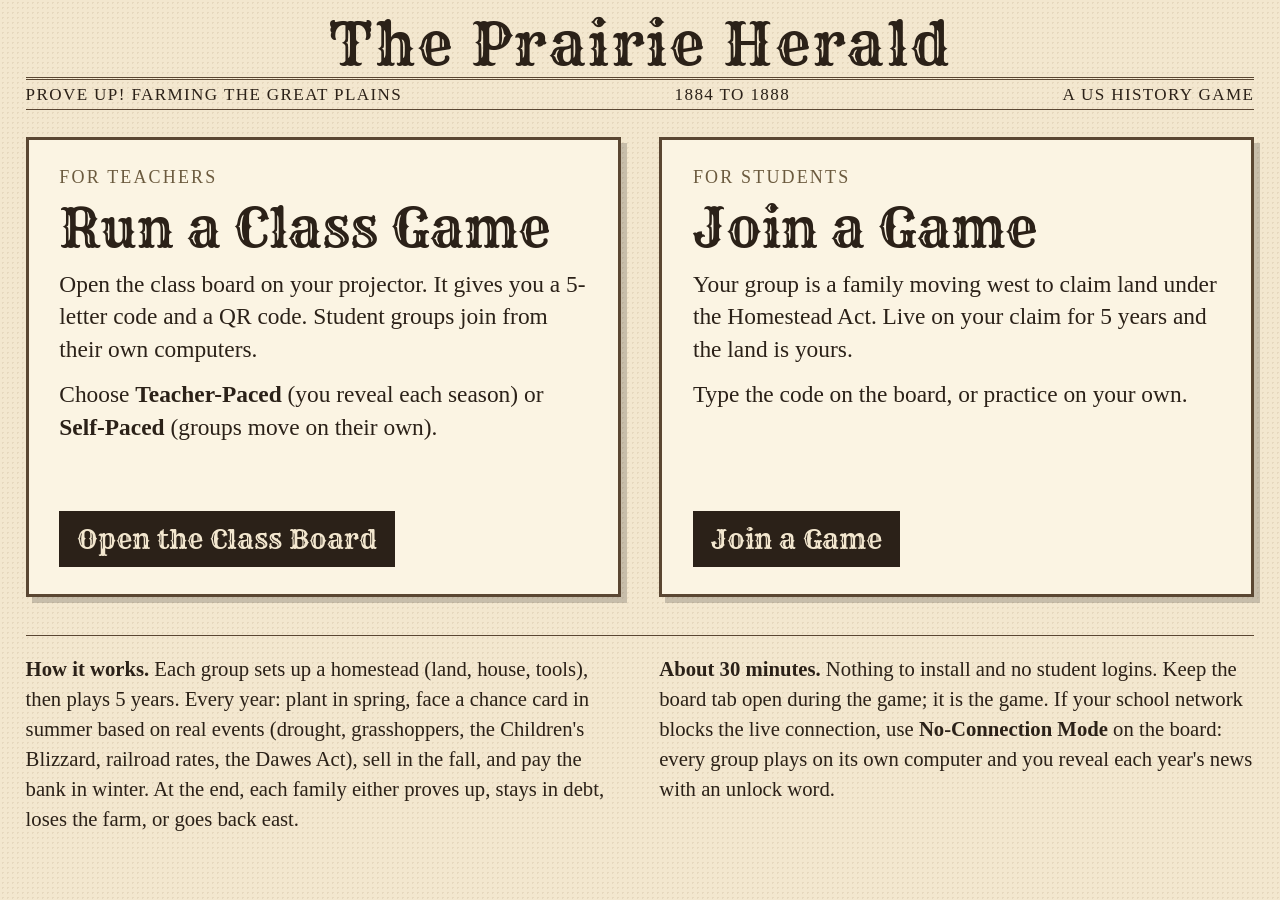
==== index.html @ abb45439 "Prove Up! Farming the Great Plains: browser-hosted class game Static site for GitHub Pages. The teac" ====
<!DOCTYPE html>
<html lang="en">
<head>
<meta charset="utf-8">
<meta name="viewport" content="width=device-width, initial-scale=1">
<title>Prove Up! Farming the Great Plains</title>
<link rel="preconnect" href="https://fonts.googleapis.com">
<link href="https://fonts.googleapis.com/css2?family=Nunito:wght@600;700;800;900&family=Old+Standard+TT:wght@400;700&family=Press+Start+2P&family=Rye&display=swap" rel="stylesheet">
<link rel="stylesheet" href="style.css">
<style>
  .home{display:grid;grid-template-columns:1fr 1fr;gap:3vw;padding-top:3vh;min-height:0}
  .home a.door{display:flex;flex-direction:column;gap:1.4vh;text-decoration:none;color:var(--ink);border:3px solid var(--rule);background:#fbf4e3;padding:3vh 2.4vw;box-shadow:6px 6px 0 rgba(0,0,0,.18);transition:transform .1s}
  .home a.door:hover{transform:translate(-2px,-2px);box-shadow:8px 8px 0 rgba(0,0,0,.22)}
  .door .k{font-size:2vh;text-transform:uppercase;letter-spacing:.12em;color:#6b5a3e}
  .door h2{margin:0;font-family:var(--head);font-weight:400;font-size:6vh;line-height:1}
  .door p{margin:0;font-size:2.6vh;line-height:1.4}
  .door .go{margin-top:auto;font-family:var(--head);font-size:3vh;background:#2b2118;color:var(--paper);padding:1.2vh 1.4vw;align-self:start}
  .about{grid-column:1/-1;font-size:2.3vh;line-height:1.45;border-top:1px solid var(--rule);padding-top:2vh;columns:2;column-gap:3vw}
  .about p{margin:0 0 1.2vh}
</style>
</head>
<body class="board">
<div id="paper" style="grid-template-rows:auto auto 1fr">
  <div class="masthead"><h1>The Prairie Herald</h1></div>
  <div class="dateline"><span>Prove Up! Farming the Great Plains</span><span>1884 to 1888</span><span>A US History Game</span></div>
  <div class="home">
    <a class="door" href="board.html">
      <span class="k">For teachers</span><h2>Run a Class Game</h2>
      <p>Open the class board on your projector. It gives you a 5-letter code and a QR code. Student groups join from their own computers.</p>
      <p>Choose <b>Teacher-Paced</b> (you reveal each season) or <b>Self-Paced</b> (groups move on their own).</p>
      <span class="go">Open the Class Board</span>
    </a>
    <a class="door" href="play.html">
      <span class="k">For students</span><h2>Join a Game</h2>
      <p>Your group is a family moving west to claim land under the Homestead Act. Live on your claim for 5 years and the land is yours.</p>
      <p>Type the code on the board, or practice on your own.</p>
      <span class="go">Join a Game</span>
    </a>
    <div class="about">
      <p><b>How it works.</b> Each group sets up a homestead (land, house, tools), then plays 5 years. Every year: plant in spring, face a chance card in summer based on real events (drought, grasshoppers, the Children's Blizzard, railroad rates, the Dawes Act), sell in the fall, and pay the bank in winter. At the end, each family either proves up, stays in debt, loses the farm, or goes back east.</p>
      <p><b>About 30 minutes.</b> Nothing to install and no student logins. Keep the board tab open during the game; it is the game. If your school network blocks the live connection, use <b>No-Connection Mode</b> on the board: every group plays on its own computer and you reveal each year's news with an unlock word.</p>
    </div>
  </div>
</div>
</body>
</html>
---- style.css ----
/* ================================================================
   PROVE UP!  shared styles
   Console = pixel farm look.  Board = 1880s newspaper look.
   ================================================================ */
:root{
  --ink:#2b2118; --paper:#f3e7cf; --paper2:#e8d8b6; --rule:#5a4632;
  --sky1:#9fd3e6; --sky2:#e9f3d9; --grass:#6aa84f; --grass2:#4f8a3a;
  --soil:#7a5230; --soil2:#5e3d22; --wheat:#e2b33c; --corn:#3f8f3a; --oats:#c9cf7a;
  --good:#2f7d32; --bad:#b23a2a; --ok:#6b5a3e; --gold:#c9962b;
  --pixel:'Press Start 2P', monospace; --body:'Nunito', 'Trebuchet MS', system-ui, sans-serif;
  --news:'Old Standard TT', Georgia, 'Times New Roman', serif; --head:'Rye', 'Old Standard TT', Georgia, serif;
}
*{box-sizing:border-box}
html,body{margin:0;height:100%;overflow:hidden}
body{font-family:var(--body);color:var(--ink);background:#21160e}
button{font-family:inherit;cursor:pointer}
.hidden{display:none!important}

/* ---------------- connection pill ---------------- */
#net{position:fixed;right:10px;bottom:8px;font:11px var(--body);padding:3px 9px;border-radius:9px;background:#3b2;color:#fff;opacity:.85;z-index:50}
#net.off{background:#b23a2a}

/* ---------------- toast ---------------- */
#toast{position:fixed;left:50%;top:14px;transform:translateX(-50%);background:#2b2118;color:#fff;padding:10px 18px;border-radius:8px;font-size:clamp(14px,1.6vh,20px);z-index:60;opacity:0;transition:opacity .25s;pointer-events:none;max-width:70vw;text-align:center}
#toast.show{opacity:1}

/* =================================================================
   CONSOLE
   ================================================================= */
.console #app{height:100vh;display:grid;grid-template-rows:auto 1fr;background:linear-gradient(#2b1d12,#1b120b)}
#topbar{display:flex;align-items:center;gap:2vw;padding:1vh 2vw;background:#3a2716;border-bottom:4px solid #1b120b;color:#f5e6c4}
#topbar .brand{font-family:var(--pixel);font-size:clamp(12px,1.8vh,22px);color:var(--wheat);text-shadow:2px 2px 0 #000}
#topbar .who{font-weight:800;font-size:clamp(14px,2.1vh,26px)}
#topbar .who small{display:block;font-weight:600;opacity:.75;font-size:.7em}
#topbar .season{margin-left:auto;font-family:var(--pixel);font-size:clamp(10px,1.5vh,18px);background:#1b120b;padding:.8vh 1vw;border-radius:4px}
#topbar .money{display:flex;gap:1.2vw}
.coin{font-family:var(--pixel);font-size:clamp(10px,1.5vh,18px);background:#1b120b;padding:.8vh 1vw;border-radius:4px}
.coin b{color:#ffd76a}.coin.debt b{color:#ff9b8a}

.console main{display:grid;grid-template-columns:minmax(0,1.05fr) minmax(0,1fr);gap:1.5vw;padding:1.6vh 1.5vw;min-height:0}

/* ---------------- farm scene ---------------- */
#farmWrap{position:relative;border:4px solid #120c07;border-radius:6px;overflow:hidden;background:linear-gradient(var(--sky1) 0,var(--sky2) 22%,var(--grass) 22.1%,var(--grass2) 100%);display:grid;grid-template-rows:22% 1fr;min-height:0;image-rendering:pixelated}
#yard{position:relative;display:flex;align-items:flex-end;gap:2vw;padding:0 3%}
#farm{display:grid;grid-template-columns:repeat(5,1fr);grid-template-rows:repeat(4,1fr);gap:6px;padding:2.2% 3% 4.5%;min-height:0}
.tile{position:relative;border:3px solid rgba(0,0,0,.35);border-radius:3px;display:flex;align-items:center;justify-content:center;flex-direction:column;font-size:clamp(18px,3.6vh,44px);user-select:none;transition:transform .08s,filter .3s;overflow:hidden;min-height:0}
.tile small{font-family:var(--body);font-weight:800;font-size:clamp(9px,1.25vh,14px);color:#fff;text-shadow:1px 1px 0 #000;text-align:center;line-height:1.1;padding:0 3px}
.tile.open{background:repeating-linear-gradient(0deg,var(--soil) 0 7px,var(--soil2) 7px 10px)}
.tile.wheat{background:repeating-linear-gradient(90deg,#e8bf4a 0 6px,#c99a28 6px 9px)}
.tile.corn{background:repeating-linear-gradient(90deg,#4aa245 0 8px,#2f7a2b 8px 11px)}
.tile.oats{background:repeating-linear-gradient(90deg,#d6dc8a 0 6px,#aeb55c 6px 9px)}
.tile.cattle{background:radial-gradient(circle at 30% 30%,#86c06a,#5d9a45)}
.tile.sod{background:repeating-linear-gradient(0deg,#6b4a2a 0 10px,#4c331c 10px 12px,#7fa95a 12px 14px)}
.tile.sick{background:repeating-linear-gradient(0deg,#7a6a52 0 7px,#5e5140 7px 10px);filter:saturate(.4)}
.tile.locked{background:repeating-linear-gradient(45deg,#8fae76 0 8px,#7c9c64 8px 16px);border-style:dashed}
.tile.locked small{color:#203018;text-shadow:none}
.tile.paintable{cursor:pointer}
.tile.paintable:hover{transform:scale(1.05);border-color:#fff}
.tile.damaged{filter:sepia(.8) saturate(.55) brightness(.7)}
.tile.boosted{box-shadow:0 0 0 3px #ffe27a inset}
.tile .loss{position:absolute;right:3px;top:2px;font-family:var(--pixel);font-size:clamp(7px,1vh,11px);color:#fff;text-shadow:1px 1px 0 #000}

/* yard sprites (placeholder pixel art made with CSS) */
.sprite{position:relative;flex:none}
.sod-house{width:8vh;height:5.4vh;background:repeating-linear-gradient(0deg,#6b4a2a 0 .9vh,#4c331c .9vh 1.1vh);border:3px solid #2a1b0e;margin-bottom:.4vh}
.sod-house:before{content:'';position:absolute;left:-6%;right:-6%;top:-1.3vh;height:1.3vh;background:#5f9a3e;border:3px solid #2a1b0e}
.sod-house:after{content:'';position:absolute;left:38%;bottom:0;width:24%;height:55%;background:#2a1b0e}
.lumber-house{width:8vh;height:5.4vh;background:repeating-linear-gradient(0deg,#d9b27a 0 .9vh,#b58c55 .9vh 1.1vh);border:3px solid #3b2611;margin-bottom:.4vh}
.lumber-house:before{content:'';position:absolute;left:-12%;right:-12%;top:-3.6vh;height:3.6vh;background:#8a3b2b;clip-path:polygon(50% 0,100% 100%,0 100%)}
.lumber-house:after{content:'';position:absolute;left:38%;bottom:0;width:24%;height:55%;background:#3b2611}
.windmill{width:1.4vh;height:9vh;background:repeating-linear-gradient(0deg,#555 0 2px,transparent 2px 1.2vh),linear-gradient(90deg,transparent 40%,#555 40% 60%,transparent 60%);margin-bottom:.4vh}
.windmill i{position:absolute;left:50%;top:0;width:6vh;height:6vh;margin:-3vh 0 0 -3vh;background:conic-gradient(#ddd 0 10deg,transparent 10deg 45deg,#ddd 45deg 55deg,transparent 55deg 90deg,#ddd 90deg 100deg,transparent 100deg 135deg,#ddd 135deg 145deg,transparent 145deg 180deg,#ddd 180deg 190deg,transparent 190deg 225deg,#ddd 225deg 235deg,transparent 235deg 270deg,#ddd 270deg 280deg,transparent 280deg 315deg,#ddd 315deg 325deg,transparent 325deg);border-radius:50%;animation:spin 3s linear infinite}
@keyframes spin{to{transform:rotate(360deg)}}
.signpost{margin-left:auto;margin-bottom:.6vh;background:#a87b4a;border:3px solid #3b2611;padding:.5vh .8vw;font-family:var(--pixel);font-size:clamp(7px,1.05vh,12px);color:#2b1a0b;max-width:40%}
.fence{position:absolute;left:2%;right:2%;bottom:1.1%;height:1.6%;border-top:2px dotted #222;pointer-events:none}
.fence:before{content:'';position:absolute;inset:-6px 0 0;background:repeating-linear-gradient(90deg,#4a3420 0 4px,transparent 4px 34px)}

/* weather fx */
#fx{position:absolute;inset:0;pointer-events:none;overflow:hidden}
#fx .p{position:absolute;top:-5%}
.fx-snow .p{width:6px;height:6px;background:#fff;border-radius:1px;animation:fall linear infinite}
.fx-rain .p{width:2px;height:16px;background:rgba(80,120,220,.75);animation:fall .7s linear infinite}
.fx-hail .p{width:7px;height:7px;background:#eef;border-radius:50%;animation:fall .55s linear infinite}
.fx-bugs .p{width:5px;height:4px;background:#3b3a12;animation:buzz 1.2s ease-in-out infinite}
.fx-sun{background:radial-gradient(circle at 85% 8%,rgba(255,215,90,.55),rgba(255,150,40,.18) 45%,transparent 70%);animation:heat 2s ease-in-out infinite}
.fx-fire{background:linear-gradient(0deg,rgba(255,90,20,.55),rgba(255,160,40,.15) 40%,transparent 70%);animation:heat .5s ease-in-out infinite alternate}
@keyframes fall{to{transform:translateY(115vh)}}
@keyframes buzz{0%{transform:translate(0,0)}25%{transform:translate(14px,-10px)}50%{transform:translate(-8px,12px)}75%{transform:translate(10px,8px)}100%{transform:translate(0,0)}}
@keyframes heat{0%,100%{opacity:.75}50%{opacity:1}}

/* ---------------- right panel ---------------- */
#panel{background:var(--paper);border:4px solid #120c07;border-radius:6px;padding:2vh 1.6vw;display:flex;flex-direction:column;gap:1.4vh;min-height:0;overflow:hidden;font-size:clamp(13px,1.85vh,22px);line-height:1.35}
#panel h2{margin:0;font-family:var(--pixel);font-size:clamp(12px,2vh,24px);color:#5a3412;line-height:1.4}
#panel h3{margin:0;font-size:1.05em}
#panel p{margin:0}
.grow{flex:1;min-height:0}
.row{display:flex;gap:1vw;align-items:center}
.spacer{flex:1}

.choice-group{display:grid;gap:.8vh}
.choice-group .label{font-weight:900;text-transform:uppercase;font-size:.72em;letter-spacing:.06em;color:#6b4a2a}
.choices{display:grid;grid-template-columns:1fr 1fr;gap:.8vw}
.choices.three{grid-template-columns:1fr 1fr 1fr}
.opt{text-align:left;background:#fffaf0;border:3px solid #c9b089;border-radius:6px;padding:.9vh .7vw;font-size:.82em;line-height:1.25;color:var(--ink)}
.opt b{display:block;font-size:1.08em}
.opt .cost{float:right;font-family:var(--pixel);font-size:.7em;color:#7a4b12;margin-left:6px}
.opt.on{border-color:#2f7d32;background:#e7f4dc;box-shadow:0 0 0 2px #2f7d32 inset}
.opt:disabled{opacity:.5;cursor:default}

.bigbtn{font-family:var(--pixel);font-size:clamp(11px,1.7vh,20px);padding:1.6vh 1.4vw;background:#3f7d2a;color:#fff;border:0;border-bottom:5px solid #23501a;border-radius:6px;text-shadow:1px 1px 0 #000}
.bigbtn:active{transform:translateY(2px);border-bottom-width:3px}
.bigbtn.gold{background:#c9962b;border-bottom-color:#7a5810}
.bigbtn.red{background:#a6382a;border-bottom-color:#5e1d14}
.bigbtn.grey{background:#7b6b57;border-bottom-color:#4a3f31}
.bigbtn:disabled{opacity:.45;cursor:default}

.brushes{display:grid;grid-template-columns:repeat(5,1fr);gap:.6vw}
.brush{background:#fffaf0;border:3px solid #c9b089;border-radius:6px;padding:.7vh .3vw;font-weight:800;font-size:.8em;line-height:1.2}
.brush span{display:block;font-size:1.6em}
.brush.on{border-color:#2f7d32;background:#e7f4dc}
.tally{display:flex;justify-content:space-between;background:#fffaf0;border:2px dashed #c9b089;border-radius:6px;padding:1vh 1vw;font-weight:800}
.waiting{background:#fff3c9;border:3px solid #e2b33c;border-radius:6px;padding:1.2vh 1vw;font-weight:800;text-align:center}

/* newspaper clipping inside console */
.clip{background:#f8f1e1;border:2px solid #5a4632;padding:1.4vh 1.2vw;font-family:var(--news);box-shadow:3px 3px 0 rgba(0,0,0,.25);transform:rotate(-.4deg)}
.clip .era{font-size:.72em;text-transform:uppercase;letter-spacing:.08em;color:#6b5a3e}
.clip h3{font-family:var(--head);font-weight:400;font-size:1.4em;line-height:1.1;margin:.3vh 0 .6vh!important}
.clip p{font-size:.92em}
.why{background:#efe2c3;border-left:5px solid #8a3b2b;padding:.9vh .8vw;font-size:.85em}
.notes{list-style:none;margin:0;padding:0;display:grid;gap:.7vh}
.notes li{padding:.7vh .8vw;border-radius:5px;font-weight:700;font-size:.92em;background:#fffaf0;border-left:6px solid var(--ok)}
.notes li.good{border-color:var(--good);background:#eaf5e4}
.notes li.bad{border-color:var(--bad);background:#f8e6e2}

.ledger{width:100%;border-collapse:collapse;font-size:.95em}
.ledger td{padding:.55vh .3vw;border-bottom:1px dotted #b49b74}
.ledger td:last-child{text-align:right;font-family:var(--pixel);font-size:.72em}
.ledger tr.total td{border-top:3px double #5a4632;border-bottom:0;font-weight:900}
.ledger .neg{color:var(--bad)}.ledger .pos{color:var(--good)}

.fate{flex:1;display:flex;flex-direction:column;justify-content:center;align-items:center;text-align:center;gap:2vh}
.fate .stamp{font-family:var(--head);font-size:clamp(26px,4.4vh,54px);line-height:1.05;padding:1.4vh 1.4vw;border:5px double currentColor;transform:rotate(-2deg)}
.fate.good .stamp{color:var(--good)}.fate.bad .stamp{color:var(--bad)}.fate.mid .stamp{color:#8a5a12}

/* join + intro */
.join{max-width:620px;margin:auto;display:flex;flex-direction:column;gap:2vh;text-align:center}
.join input{font:inherit;font-size:1.2em;padding:1.2vh 1vw;border:3px solid #c9b089;border-radius:6px;text-align:center}
.famcard{background:#fffaf0;border:3px solid #c9b089;border-radius:8px;padding:1.4vh 1.2vw;display:grid;gap:.8vh}
.famcard .tag{font-family:var(--pixel);font-size:.6em;color:#7a4b12}
.famcard .trait{background:#e7f4dc;border-radius:5px;padding:.8vh .8vw;font-size:.9em}
.rejoin{display:flex;flex-wrap:wrap;gap:.6vw;justify-content:center}
.rejoin button{background:#fffaf0;border:2px solid #c9b089;border-radius:6px;padding:.8vh .8vw;font-weight:800}

/* =================================================================
   BOARD (newspaper)
   ================================================================= */
.board{background:#2a1f15}
.board #paper{height:100vh;margin:0 auto;aspect-ratio:16/9;max-width:100vw;background:var(--paper);background-image:radial-gradient(rgba(120,90,40,.10) 1px,transparent 1px);background-size:5px 5px;display:grid;grid-template-rows:auto auto 1fr auto;padding:1.6vh 2vw 1.2vh;font-family:var(--news);color:var(--ink);overflow:hidden}
.masthead{text-align:center;border-bottom:3px double var(--rule);padding-bottom:.4vh}
.masthead h1{margin:0;font-family:var(--head);font-weight:400;font-size:6.6vh;letter-spacing:.04em;line-height:1}
.dateline{display:flex;justify-content:space-between;border-bottom:1px solid var(--rule);padding:.5vh 0;font-size:1.9vh;text-transform:uppercase;letter-spacing:.08em}
.columns{display:grid;grid-template-columns:1.25fr 1fr;gap:2vw;padding-top:1.6vh;min-height:0}
.lead{border-right:1px solid var(--rule);padding-right:2vw;display:flex;flex-direction:column;gap:1.5vh;min-height:0;overflow:hidden}
.lead .kicker{font-size:2vh;text-transform:uppercase;letter-spacing:.12em;color:#6b5a3e}
.lead h2{margin:0;font-family:var(--head);font-weight:400;font-size:7vh;line-height:1.02}
.lead h2.small{font-size:5.2vh}
.lead .body{font-size:3vh;line-height:1.35;column-count:1}
.lead .why{font-size:2.4vh;font-family:var(--news)}
.lead ol{font-size:2.8vh;line-height:1.4;margin:0;padding-left:1.4em}
.joinbox{display:flex;gap:2vw;align-items:center}
.joinbox .qr{background:#fff;padding:1vh;border:2px solid var(--rule);width:32vh;height:32vh;flex:none;display:flex;align-items:center;justify-content:center}
.joinbox .qr svg,.joinbox .qr img{width:100%;height:100%}
.joinbox .url{font-family:'Courier New',monospace;font-size:3vh;font-weight:700;word-break:break-all;background:#fff8e6;border:2px dashed var(--rule);padding:1vh 1vw}
.modebtns{display:flex;gap:1vw}
.modebtns button{flex:1;font-family:var(--news);font-size:2.3vh;padding:1.2vh 1vw;background:#fff8e6;border:2px solid var(--rule);border-radius:4px;text-align:left}
.modebtns button b{display:block;font-family:var(--head);font-weight:400;font-size:2.8vh}
.modebtns button.on{background:#2b2118;color:var(--paper)}

.county{display:flex;flex-direction:column;min-height:0}
.county h3{margin:0 0 1vh;font-family:var(--head);font-weight:400;font-size:3.2vh;border-bottom:1px solid var(--rule)}
.famgrid{display:grid;grid-template-columns:1fr 1fr;gap:1.2vh 1vw;align-content:start;min-height:0;overflow:hidden}
.famgrid.many{grid-template-columns:1fr 1fr 1fr}
.fbox{border:1px solid var(--rule);background:#fbf4e3;padding:.8vh .6vw;display:grid;grid-template-columns:11vh 1fr;gap:.6vw;align-items:center;position:relative}
.fbox .mini{display:grid;grid-template-columns:repeat(5,1fr);gap:2px;width:11vh;height:8.8vh}
.fbox .mini .tile{border-width:1px;font-size:1.2vh}
.fbox .mini .tile small{display:none}
.fbox .nm{font-weight:700;font-size:2.1vh;line-height:1.1}
.fbox .sub{font-size:1.6vh;color:#6b5a3e}
.fbox .cash{font-size:1.9vh}
.fbox .flag{display:inline-block;margin-top:.4vh;font-size:1.5vh;font-weight:700;padding:.1vh .5vw;border-radius:3px}
.flag.ready{background:#2f7d32;color:#fff}.flag.wait{background:#e2b33c;color:#2b2118}.flag.gone{background:#7b6b57;color:#fff}
.fbox.out{opacity:.6}
.fbox .x{position:absolute;right:.3vw;bottom:.2vh;border:0;background:none;color:#a33;font-size:1.4vh;opacity:.0}
.fbox:hover .x{opacity:1}

.controls{display:flex;align-items:center;gap:1vw;border-top:3px double var(--rule);padding-top:1vh;margin-top:1vh}
.controls .status{font-size:2.1vh}
.controls button{font-family:var(--head);font-size:2.4vh;padding:1vh 1.6vw;border:2px solid #2b2118;border-radius:4px;background:#2b2118;color:var(--paper)}
.controls button.light{background:transparent;color:var(--ink)}
.controls button:disabled{opacity:.4}

.tallyboard{display:grid;grid-template-columns:repeat(4,1fr);gap:1vw}
.tallyboard div{border:2px solid var(--rule);padding:1.2vh .8vw;text-align:center;background:#fbf4e3}
.tallyboard b{display:block;font-family:var(--head);font-weight:400;font-size:6vh;line-height:1}
.tallyboard span{font-size:1.9vh}
.harvest-table{width:100%;border-collapse:collapse;font-size:2.4vh}
.harvest-table td,.harvest-table th{padding:.6vh .4vw;border-bottom:1px dotted var(--rule);text-align:left}
.harvest-table td:last-child,.harvest-table th:last-child{text-align:right}

.lockscreen{height:100vh;display:flex;align-items:center;justify-content:center;background:var(--paper);font-family:var(--news);font-size:3vh;text-align:center;padding:5vw}

/* ---- GitHub Pages version additions ---- */
.roomcode{font-family:'Courier New',monospace;font-weight:700;font-size:9vh;letter-spacing:.25em;line-height:1;background:#fff8e6;border:3px dashed var(--rule);padding:1.2vh 1.5vw;text-align:center}
.linkbtn{justify-self:start;font-family:var(--news);font-size:2vh;background:none;border:0;border-bottom:2px solid var(--rule);color:var(--ink);padding:0}
.unlockbox{font-family:var(--news);font-size:3.4vh;border:4px double var(--rule);background:#fff8e6;padding:1.4vh 1.5vw;align-self:start}
.unlockbox b{font-family:'Courier New',monospace;font-size:6vh;letter-spacing:.15em;margin-left:1vw}
.howto{font-size:2.6vh;line-height:1.45}
.howto ol{margin:0 0 1.5vh;padding-left:1.3em;display:grid;gap:1vh}
.tallyboard span{font-size:2.2vh}
.board #net{top:8px;bottom:auto}
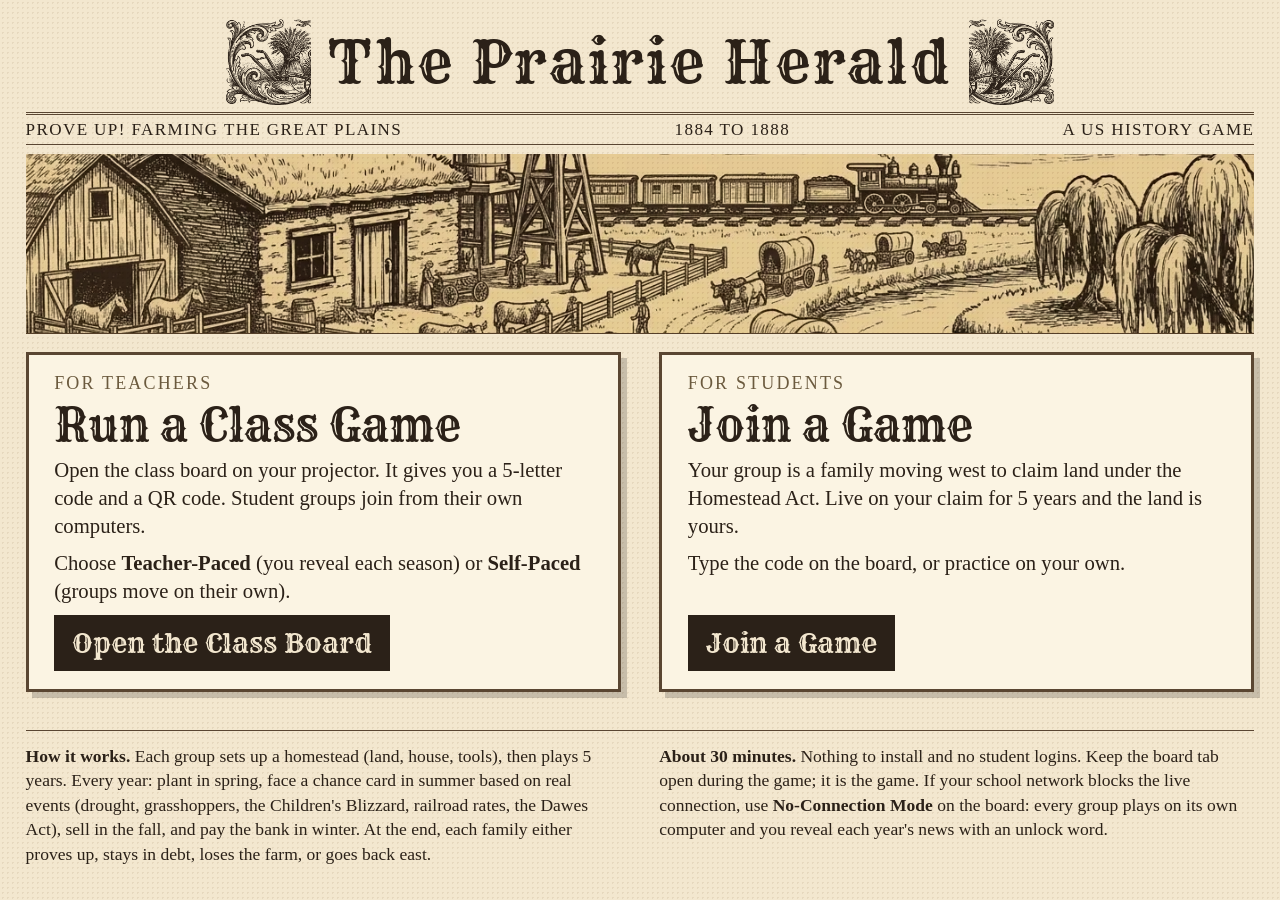
==== commit f0613abc: "Add Google Flow art: pixel-art consoles and engraved newspaper board Field tiles with sprout, ripe, " ====
--- a/index.html
+++ b/index.html
@@ -6,23 +6,25 @@
 <title>Prove Up! Farming the Great Plains</title>
 <link rel="preconnect" href="https://fonts.googleapis.com">
 <link href="https://fonts.googleapis.com/css2?family=Nunito:wght@600;700;800;900&family=Old+Standard+TT:wght@400;700&family=Press+Start+2P&family=Rye&display=swap" rel="stylesheet">
+<link rel="icon" href="assets/brand/favicon.webp">
 <link rel="stylesheet" href="style.css">
 <style>
-  .home{display:grid;grid-template-columns:1fr 1fr;gap:3vw;padding-top:3vh;min-height:0}
-  .home a.door{display:flex;flex-direction:column;gap:1.4vh;text-decoration:none;color:var(--ink);border:3px solid var(--rule);background:#fbf4e3;padding:3vh 2.4vw;box-shadow:6px 6px 0 rgba(0,0,0,.18);transition:transform .1s}
+  .home{display:grid;grid-template-columns:1fr 1fr;gap:3vw;padding-top:2vh;min-height:0;align-content:start}
+  .home a.door{display:flex;flex-direction:column;gap:1vh;text-decoration:none;color:var(--ink);border:3px solid var(--rule);background:#fbf4e3;padding:2vh 2vw;box-shadow:6px 6px 0 rgba(0,0,0,.18);transition:transform .1s}
   .home a.door:hover{transform:translate(-2px,-2px);box-shadow:8px 8px 0 rgba(0,0,0,.22)}
   .door .k{font-size:2vh;text-transform:uppercase;letter-spacing:.12em;color:#6b5a3e}
-  .door h2{margin:0;font-family:var(--head);font-weight:400;font-size:6vh;line-height:1}
-  .door p{margin:0;font-size:2.6vh;line-height:1.4}
+  .door h2{margin:0;font-family:var(--head);font-weight:400;font-size:5vh;line-height:1}
+  .door p{margin:0;font-size:2.3vh;line-height:1.35}
   .door .go{margin-top:auto;font-family:var(--head);font-size:3vh;background:#2b2118;color:var(--paper);padding:1.2vh 1.4vw;align-self:start}
-  .about{grid-column:1/-1;font-size:2.3vh;line-height:1.45;border-top:1px solid var(--rule);padding-top:2vh;columns:2;column-gap:3vw}
+  .about{grid-column:1/-1;font-size:1.95vh;line-height:1.4;border-top:1px solid var(--rule);padding-top:1.4vh;columns:2;column-gap:3vw}
   .about p{margin:0 0 1.2vh}
 </style>
 </head>
 <body class="board">
-<div id="paper" style="grid-template-rows:auto auto 1fr">
-  <div class="masthead"><h1>The Prairie Herald</h1></div>
+<div id="paper" style="grid-template-rows:auto auto auto 1fr">
+  <div class="masthead"><img class="orn" src="assets/board/ornaments/masthead-left.webp" alt=""><h1>The Prairie Herald</h1><img class="orn" src="assets/board/ornaments/masthead-right.webp" alt=""></div>
   <div class="dateline"><span>Prove Up! Farming the Great Plains</span><span>1884 to 1888</span><span>A US History Game</span></div>
+  <img class="herostrip" src="assets/board/scenes/hero.webp" alt="">
   <div class="home">
     <a class="door" href="board.html">
       <span class="k">For teachers</span><h2>Run a Class Game</h2>
--- a/style.css
+++ b/style.css
@@ -218,3 +218,102 @@
 .howto ol{margin:0 0 1.5vh;padding-left:1.3em;display:grid;gap:1vh}
 .tallyboard span{font-size:2.2vh}
 .board #net{top:8px;bottom:auto}
+
+/* =================================================================
+   ART PASS (Google Flow assets)
+   ================================================================= */
+.ico{height:1.3em;width:auto;vertical-align:-.3em;margin-right:.3em;filter:drop-shadow(1px 1px 0 rgba(0,0,0,.25))}
+/* console chrome */
+.console #app{background:#1b120b url(assets/console/ui/wood-bar.webp) center/600px}
+#topbar{background:url(assets/console/ui/wood-bar.webp) center/420px;border-bottom:4px solid #120c07;box-shadow:inset 0 -8px 14px rgba(0,0,0,.45),0 3px 0 rgba(0,0,0,.3)}
+#topbar .brand{background:url(assets/brand/emblem.webp) left center/contain no-repeat;padding-left:6.6vh;min-height:6vh;display:flex;align-items:center}
+#topbar .who{display:flex;align-items:center;gap:.8vw;text-shadow:1px 1px 0 #000}
+.avatar{width:6.4vh;height:6.4vh;border-radius:6px;border:3px solid #120c07;object-fit:cover;box-shadow:0 2px 0 rgba(0,0,0,.4)}
+#topbar .season,.coin{display:flex;align-items:center;gap:.3em;background:rgba(18,12,7,.82);border:2px solid #120c07}
+#topbar .season .ico,.coin .ico{height:1.6em;margin-right:.1em}
+
+/* farm scene */
+#farmWrap{background:#4f8a3a center 32%/cover no-repeat;grid-template-rows:34% 1fr;border:0;border-radius:4px;box-shadow:0 0 0 4px #120c07,0 0 0 9px #6b4a2a,0 0 0 12px #120c07;margin:10px}
+#yard{padding:0 2.5%;display:flex;align-items:flex-end}
+.yard-row{display:flex;align-items:flex-end;gap:.4vw;width:100%;height:100%;padding-bottom:.4vh}
+.sprite{display:block;height:auto;filter:drop-shadow(2px 3px 0 rgba(0,0,0,.25))}
+.sprite.tree{height:78%;margin-right:-2.2vw;position:relative;z-index:0}
+.sprite.house{height:56%;position:relative;z-index:1}
+.sprite.mill{height:86%;width:auto;position:relative;z-index:1}
+.sprite.small{height:30%}
+.signpost{margin-left:auto;position:relative;height:62%;aspect-ratio:222/256;background:none;border:0;padding:0;max-width:none}
+.signpost img{position:absolute;inset:0;width:100%;height:100%}
+.signpost span{position:absolute;left:6%;right:6%;top:9%;height:44%;display:flex;flex-direction:column;align-items:center;justify-content:center;text-align:center;font-family:var(--pixel);font-size:clamp(6px,.95vh,11px);line-height:1.35;color:#2b1a0b}
+.signpost small{font-size:.85em;opacity:.8}
+#farm{gap:5px;padding:1.5% 3% 5%}
+.tile{border:2px solid rgba(30,18,8,.6);border-radius:3px;background-size:cover!important;background-position:center!important;box-shadow:inset 0 0 0 1px rgba(255,255,255,.12),0 2px 0 rgba(0,0,0,.25)}
+.tile.open{background:url(assets/console/tiles/tile-soil.webp)}
+.tile.crop.wheat.sprout,.tile.crop.oats.sprout{background:url(assets/console/tiles/tile-sprout.webp)}
+.tile.crop.corn.sprout{background:url(assets/console/tiles/tile-corn-sprout.webp)}
+.tile.crop.wheat.ripe{background:url(assets/console/tiles/tile-wheat-ripe.webp)}
+.tile.crop.corn.ripe{background:url(assets/console/tiles/tile-corn-ripe.webp)}
+.tile.crop.oats.ripe{background:url(assets/console/tiles/tile-oats-ripe.webp)}
+.tile.crop.cattle{background:url(assets/console/tiles/tile-cattle.webp)}
+.tile.sod{background:url(assets/console/tiles/tile-sod.webp)}
+.tile.sick{background:url(assets/console/tiles/tile-fallow.webp);filter:none}
+.tile.locked{background:url(assets/console/tiles/tile-wild.webp);border-style:dashed;opacity:.9}
+.tile.ruin-drought{background:url(assets/console/tiles/tile-drought.webp)}
+.tile.ruin-eaten{background:url(assets/console/tiles/tile-eaten.webp)}
+.tile.ruin-hail{background:url(assets/console/tiles/tile-hail.webp)}
+.tile.ruin-burned{background:url(assets/console/tiles/tile-burned.webp)}
+.tile.damaged{filter:sepia(.75) saturate(.55) brightness(.72)}
+.tile.snowed::after{content:'';position:absolute;inset:0;background:radial-gradient(circle at 30% 20%,rgba(255,255,255,.95),rgba(232,240,248,.85) 60%,rgba(210,222,236,.8));pointer-events:none}
+.tile.boosted{box-shadow:inset 0 0 0 3px #ffe27a,0 0 14px rgba(255,220,100,.65)}
+.tile small{background:rgba(20,12,6,.55);border-radius:3px;padding:2px 4px}
+.tile.locked small{background:rgba(255,250,235,.8);color:#203018}
+.tile .loss{font-size:clamp(8px,1.15vh,13px);padding:2px 4px;border-radius:3px;background:rgba(20,12,6,.75);right:3px;top:3px}
+.tile .loss.down{color:#ff9b8a}.tile .loss.up{color:#ffe27a}
+.fence{left:0;right:0;bottom:0;height:7%;border:0;background:url(assets/console/sprites/fence-wire.webp) repeat-x left bottom/auto 100%}
+.fence:before{display:none}
+#farmWrap.ending{background-position:center}
+#farmWrap.ending #yard,#farmWrap.ending #farm,#farmWrap.ending .fence{visibility:hidden}
+
+/* panel + controls */
+#panel{border:0;border-radius:4px;box-shadow:0 0 0 4px #120c07,0 0 0 9px #6b4a2a,0 0 0 12px #120c07;margin:10px;background:var(--paper)}
+.bigbtn{border-style:solid;border-color:transparent;border-width:1.2vh 1.6vw;border-image:url(assets/console/ui/btn-green.webp) 70 90 fill / 1.2vh 1.6vw stretch;background:none;padding:.6vh .6vw;text-shadow:2px 2px 0 rgba(0,0,0,.55);border-radius:0}
+.bigbtn.gold{border-image-source:url(assets/console/ui/btn-gold.webp);border-bottom-color:transparent}
+.bigbtn.red{border-image-source:url(assets/console/ui/btn-red.webp);border-bottom-color:transparent}
+.bigbtn.grey{border-image-source:url(assets/console/ui/btn-grey.webp);border-bottom-color:transparent}
+.bigbtn:hover:not(:disabled){filter:brightness(1.08)}
+.bigbtn:active{transform:translateY(2px)}
+.brush .ico{display:block;height:4.4vh;margin:0 auto .4vh}
+.opt.withart{display:flex;gap:.6vw;align-items:center}
+.opt .optart{width:4.8vh;height:4.8vh;object-fit:contain;flex:none}
+.opt .optart.round{width:6vh;height:6vh;border-radius:50%;object-fit:cover;border:2px solid #c9b089}
+.opt .opttext{flex:1;min-width:0}
+.waiting{display:flex;align-items:center;gap:.8vw;text-align:left}
+.waiting .ico{height:2.6em;flex:none}
+.famcard{grid-template-columns:auto 1fr;align-items:start}
+.famcard>*{grid-column:2}
+.famcard .famportrait{grid-column:1;grid-row:1/span 5;width:18vh;height:18vh;border-radius:6px;border:3px solid #6b4a2a;object-fit:cover}
+.clip{display:flex;gap:1vw;align-items:flex-start}
+.clip .clipart{width:40%;flex:none;border:1px solid #5a4632;mix-blend-mode:multiply}
+.bonesnote{display:flex;gap:.8vw;align-items:center}
+.bonesnote img{width:34%;flex:none;mix-blend-mode:multiply;border:1px solid #8a3b2b}
+.stampimg{position:relative;width:min(30vh,70%);transform:rotate(-6deg)}
+.stampimg img{width:100%;display:block}
+.stampimg span{position:absolute;left:18%;right:18%;top:40%;height:20%;display:flex;align-items:center;justify-content:center;text-align:center;font-family:var(--head);font-size:2.3vh;line-height:1.05}
+.fate.good .stampimg span{color:#2f7d32}.fate.mid .stampimg span{color:#8a5a12}.fate.bad .stampimg span{color:#a6382a}
+.fate .ledger{font-size:.85em}
+.emblem{height:17vh;margin:0 auto}
+
+/* board */
+.masthead{display:flex;align-items:center;justify-content:center;gap:1.4vw}
+.masthead .orn{height:10.5vh}
+.leadart{display:block;width:auto;max-width:100%;height:auto;max-height:32vh;mix-blend-mode:multiply}
+.leadart.card{max-height:38vh;border:1px solid var(--rule)}
+.leadart.short{max-height:24vh}
+.lead h2.card{font-size:5.4vh}
+.lead .body{font-size:2.7vh}
+.fbox .cameo{width:11vh;height:11vh;object-fit:cover;border-radius:50%;border:1px solid var(--rule);mix-blend-mode:multiply}
+.herostrip{width:100%;height:20vh;object-fit:cover;object-position:center 60%;mix-blend-mode:multiply;border-bottom:1px solid var(--rule);margin-top:1vh}
+#farmWrap,#yard,.yard-row{min-width:0}
+#yard,.yard-row{overflow:hidden}
+#farm{grid-template-columns:repeat(5,minmax(0,1fr))}
+.yard-row .sprite{flex-shrink:1;min-width:0;object-fit:contain;object-position:bottom}
+.yard-row .signpost{flex-shrink:0}
